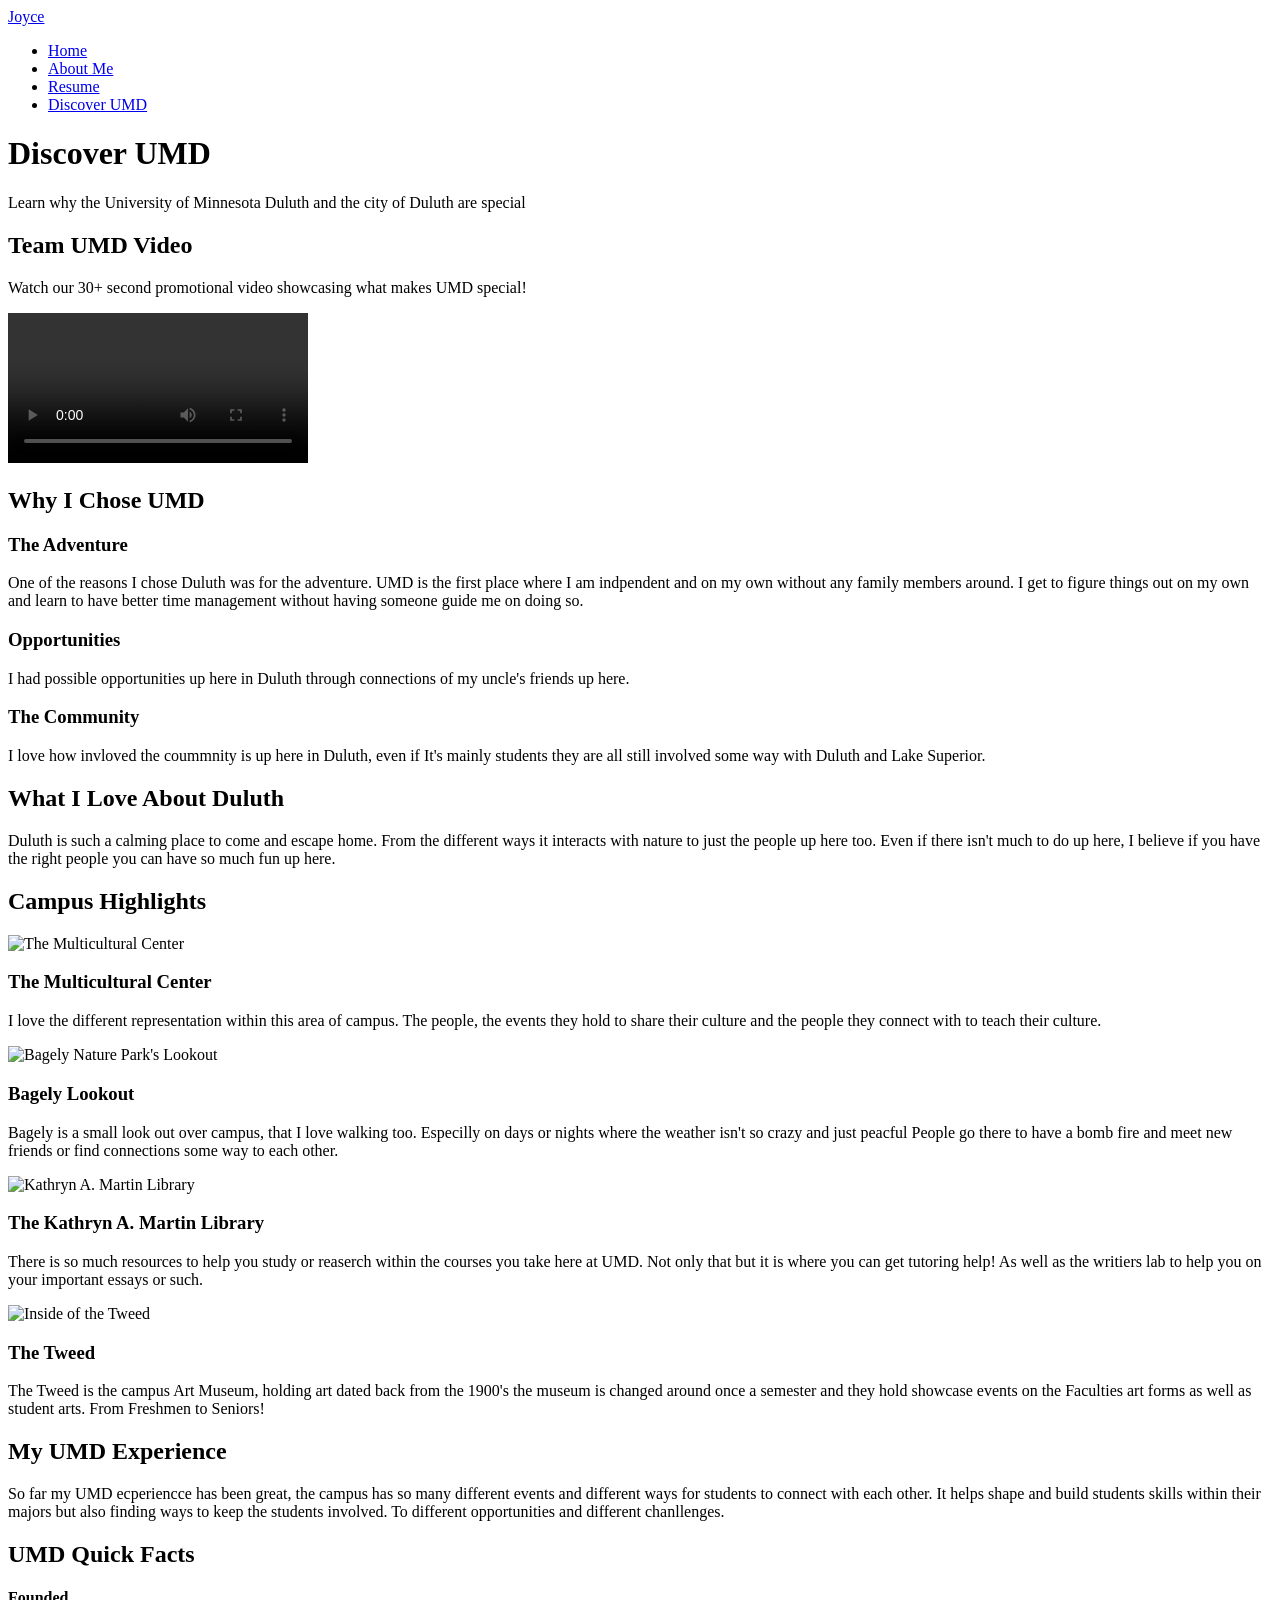
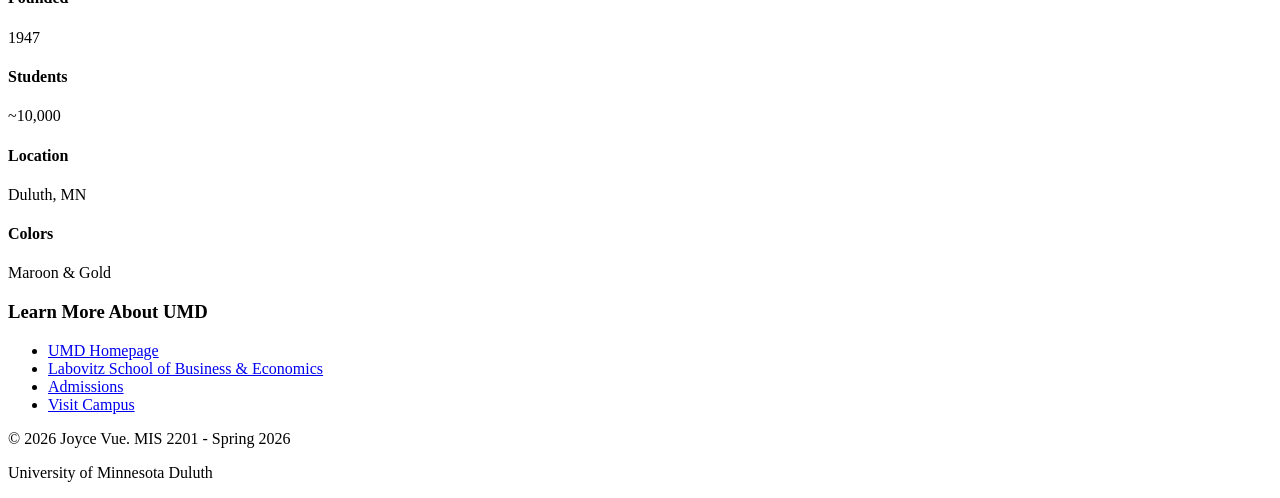
==== discover-umd.html @ 97db8c5b "Add files via upload" ====
<!DOCTYPE html>
<!-- ==================================================================================
     MIS 2201 PHASE 1: PERSONAL WEBSITE - DISCOVER UMD PAGE
     ==================================================================================
     
     FILE: discover-umd.html (DISCOVER UMD PAGE)
     DUE: March 20, 2026, 11:00 AM
     POINTS: 5 pts (out of 22 pts for Required Pages Content) + 8 pts for Team Video
     TOTAL IMPACT: 13 pts (5 for page content + 8 for team video!)
     
     REQUIREMENTS FOR THIS PAGE:
     ✓ Why you chose UMD
     ✓ What you like about Duluth
     ✓ Campus highlights and experiences
     ✓ Pictures of campus/Duluth area  
     * EMBEDDED TEAM UMD VIDEO (30+ seconds) -- CRITICAL! Worth 8 pts!
    
     IMPORTANT: TEAM VIDEO
     This page includes your TEAM's 30+ second UMD marketing video.
     - Worth 8 points (largest single component!)
     - Created by your 5-person team
     - ALL team members use the SAME video
     - Must be embedded on this page
     
     ================================================================================== -->

<html lang="en">

<head>
    <meta charset="UTF-8">
    <meta name="viewport" content="width=device-width, initial-scale=1.0">
    <meta name="description" content="Discover UMD - [YOUR NAME]'s experience at University of Minnesota Duluth">

    <title>Joyce Vue - Discover UMD | Personal Portfolio</title>

    <link rel="stylesheet" href="css/style.css">
</head>

<body>

    <!-- NAVIGATION - SAME ON ALL PAGES -->
    <nav class="navbar">
        <div class="container">
            <div class="logo">
                <a href="index.html">Joyce</a>
            </div>
            <ul class="nav-menu">
                <li><a href="index.html">Home</a></li>
                <li><a href="about.html">About Me</a></li>
                <li><a href="resume.html">Resume</a></li>
                <li><a href="discover-umd.html" class="active">Discover UMD</a></li>
            </ul>
            <div class="hamburger">
                <span></span>
                <span></span>
                <span></span>
            </div>
        </div>
    </nav>

    <!-- PAGE HEADER -->
    <header class="page-header">
        <div class="container">
            <h1>Discover UMD</h1>
            <p>Learn why the University of Minnesota Duluth and the city of Duluth are special</p>
        </div>
    </header>

    <!-- =============================================================================
         TEAM UMD MARKETING VIDEO
         =============================================================================
         CRITICAL REQUIREMENT - Worth 8 POINTS! (Largest single component)
         
         TEAM VIDEO REQUIREMENTS:
         ✓ At least 30 seconds in length
         ✓ Created by your 5-person TEAM (same team as Phase 2)
         ✓ Promoted UMD - highlights campus life, academics, student activities, or Duluth
         ✓ ALL team members embed the SAME video on their individual websites
         ✓ Must be embedded on this page (not just linked)
         
         VIDEO CONTENT IDEAS:
         - Campus tour showing iconic buildings and locations
         - Student testimonials about why they love UMD
         - Duluth attractions and scenery
         - Academic programs and opportunities
         - Student life and activities
         - Mix of the above!
         
         PRODUCTION TIPS:
         - Use smartphone camera (quality is fine!)
         - Good lighting (daytime outdoor shots work best)
         - Stable footage (use tripod or steady hands)
         - Clear audio (limit background noise)
         - Simple editing (free tools: iMovie, Windows Video Editor, CapCut)
         - Keep it positive and energetic!
         
         ============================================================================= 
         
         VIDEO EMBEDDING: YOU HAVE 3 OPTIONS
         Choose what works best for your team:
         
         ═══════════════════════════════════════════════════════════════════════════
         OPTION 1: YOUTUBE (MOST RECOMMENDED)
         ═══════════════════════════════════════════════════════════════════════════
         
         PROS:
         ✓ Easiest and most reliable
         ✓ Free, unlimited hosting
         ✓ Works on all devices automatically
         ✓ One team member uploads, everyone uses same link
         ✓ Can be unlisted (only people with link can see it)
         
         CONS:
         ✗ Requires one team member to have/create YouTube account
         ✗ Video is hosted on YouTube platform
         
         FILE FORMATS YouTube accepts:
         - MP4 (most common, highly recommended)
         - MOV (iPhone default)
         - AVI (Windows)
         - WMV (Windows)
         - Many others
         
         UPLOAD STEPS:
         1. Have ONE team member upload video to YouTube
         2. Set visibility to "Unlisted" (recommended) or "Public"
         3. Click "Share" → "Embed" → Copy iframe code
         4. Share the embed code with all team members
         5. Everyone pastes the SAME embed code on their discover-umd.html page
         
         RECOMMENDED VIDEO SETTINGS for upload:
         - Resolution: 1920x1080 (1080p) or 1280x720 (720p)
         - Frame rate: 30fps or 60fps
         - Format: MP4 (H.264 codec)
         - Length: 30 seconds or longer
         - File size: YouTube handles up to 128GB, but yours will be small (under 100MB)
         
         
         ═══════════════════════════════════════════════════════════════════════════
         OPTION 2: VIMEO (PROFESSIONAL ALTERNATIVE)
         ═══════════════════════════════════════════════════════════════════════════
         
         PROS:
         ✓ More professional appearance
         ✓ No ads
         ✓ Cleaner embed player
         ✓ Privacy options (password protect if desired)
         
         CONS:
         ✗ Free tier has weekly upload limits (500MB/week, 5GB total)
         ✗ Slightly more complex than YouTube
         
         FILE FORMATS Vimeo accepts:
         - MP4 (recommended)
         - MOV
         - AVI
         - WMV
         - Many others
         
         UPLOAD STEPS:
         1. Create free Vimeo account
         2. Upload 30+ second video
         3. Get embed code from video page
         4. Share with teammates
         
         
         ═══════════════════════════════════════════════════════════════════════════
         OPTION 3: SELF-HOSTED HTML5 VIDEO (ADVANCED)
         ═══════════════════════════════════════════════════════════════════════════
         
         PROS:
         ✓ Complete control over video
         ✓ No external platform needed
         ✓ Works with GitHub Pages, Netlify, Vercel
         
         CONS:
         ✗ Larger files slow down your website
         ✗ Need to host video file (adds to repository size)
         ✗ Browser compatibility requires multiple formats
         ✗ Each team member needs to host their own copy
         
         RECOMMENDED ONLY IF:
         - Your team is comfortable with file hosting
         - You're using GitHub Pages/Netlify/Vercel
         - File size is under 25MB
         
         FILE FORMATS for HTML5 video:
         - MP4 (H.264 codec) - REQUIRED for Safari and most browsers
         - WebM (VP9 codec) - OPTIONAL but recommended (smaller files, modern browsers)
         
         RECOMMENDED SPECS:
         - Length: 30 seconds or longer
         - Resolution: 1920x1080 (1080p) or 1280x720 (720p)
         - Frame rate: 30fps
         - Bitrate: 5-8 Mbps for 1080p, 2.5-4 Mbps for 720p
         - Codec: H.264 for MP4
         - Target size: Under 25MB if possible
         
         COMPRESSION/CONVERSION TOOLS:
         - HandBrake (free, desktop): handbrake.fr
           - Open video → Format: MP4 → Preset: "Fast 1080p30" → Start
         - FFmpeg (command line, free)
         - Online: CloudConvert.com, FreeConvert.com
         
         CREATING WebM from MP4 (optional but good for file size):
         - HandBrake: Format: WebM → Preset: "Gmail Medium 5 Minutes 720p30"
         - Online converters
         
         HOSTING OPTIONS:
         - GitHub Pages: Works fine, just adds to repo size
         - Netlify/Vercel: Excellent for larger files
         - DO NOT use Dropbox/Google Drive direct links (not reliable)
         
         ============================================================================= -->
    <section class="team-video">
        <div class="container">
            <h2>Team UMD Video</h2>
            <p>Watch our 30+ second promotional video showcasing what makes UMD special!</p>

            <div class="video-container">

                <!-- =====================================================================
                     SAMPLE VIDEO (Replace with YOUR TEAM'S video!)
                     =====================================================================
                     A sample video is included so you can see how it looks.
                     You MUST replace this with YOUR TEAM'S 30+ second UMD video.
                     ALL 5 team members should use the SAME video!
                     
                     You have 3 options for your team video:
                     
                     OPTION 1: YOUTUBE (RECOMMENDED - EASIEST)
                     - ONE team member uploads your 30+ second video to YouTube
                     - Click "Share" > "Embed" > Copy the iframe code
                     - Share embed code with all team members
                     - Replace the <video> tag below with your YouTube iframe
                     - Example:
                       <iframe width="560" height="315" 
                               src="https://www.youtube.com/embed/YOUR_TEAM_VIDEO_ID" 
                               title="Team UMD Marketing Video" frameborder="0"
                               allow="accelerometer; autoplay; clipboard-write; encrypted-media; gyroscope; picture-in-picture; web-share"
                               allowfullscreen>
                       </iframe>
                     
                     OPTION 2: VIMEO
                     - Upload to vimeo.com, get embed code
                     - Replace the <video> tag below with Vimeo iframe
                     
                     OPTION 3: SELF-HOSTED (current setup)
                     - Replace videos/sample-campus.mp4 with YOUR team's video file
                     - Each team member needs their own copy of the file
                     - Provide BOTH MP4 and WebM for best browser compatibility
                     ===================================================================== -->
                <video controls preload="metadata">
                    <source src="videos/MC.mp4" type="video/mp4">
                    Your browser does not support the video tag.
                    <a href="videos/MC.mp4">Download the video instead</a>
                </video>
                <!-- ^^^ REPLACE THIS with YOUR TEAM'S 30+ second UMD video -->

                <!-- =====================================================================
                     AUDIO EMBEDDING BONUS EXAMPLES
                     =====================================================================
                     Not required for this project, but here's how to embed audio
                     if you wanted to add music, podcast, or audio narration
                     ===================================================================== -->
                <!--
                AUDIO OPTION 1: HTML5 AUDIO ELEMENT
                <audio controls>
                    <source src="audio/background-music.mp3" type="audio/mpeg">
                    <source src="audio/background-music.ogg" type="audio/ogg">
                    Your browser does not support the audio element.
                </audio>
                
                AUDIO FILE FORMATS:
                - MP3: Most compatible, works in all browsers (recommended)
                - OGG: Smaller file size, works in modern browsers
                - WAV: Uncompressed, large files (avoid for web)
                
                AUDIO ATTRIBUTES:
                - controls: Shows play/pause/volume controls
                - autoplay: Starts playing automatically (annoying, don't use)
                - loop: Repeats when finished
                - muted: Starts muted (use with autoplay)
                
                AUDIO OPTION 2: SoundCloud EMBED
                <iframe width="100%" height="166" scrolling="no" frameborder="no"
                        src="https://w.soundcloud.com/player/?url=YOUR_TRACK_URL">
                </iframe>
                
                AUDIO OPTION 3: Spotify EMBED
                <iframe src="https://open.spotify.com/embed/track/TRACK_ID" 
                        width="300" height="80" frameborder="0" allowtransparency="true">
                </iframe>
                -->

            </div>

            <!-- OPTIONAL: Video Credits/Description -->
            <div class="video-credits">
                <p><strong></strong></p>
                <!-- List all your team members! -->
            </div>
        </div>
    </section>

    <!-- =============================================================================
         WHY I CHOSE UMD
         =============================================================================
         REQUIRED (Part of 5 pts for Discover UMD Page):
         - Explain why you chose to attend UMD
         - Be personal and genuine
         - 3-5 specific reasons
         
         IDEAS TO DISCUSS:
         - Academic programs (LSBE, specific major)
         - Location (Duluth, Lake Superior, outdoor activities)
         - Campus size (smaller, closer community)
         - Affordability/value
         - Distance from home (far enough/close enough)
         - Campus culture and environment
         - Specific opportunities (study abroad, internships, research)
          - Faculty and class sizes
         ============================================================================= -->
    <section class="why-umd">
        <div class="container">
            <h2>Why I Chose UMD</h2>

            <div class="reasons-grid">
                <!-- REASON #1 - ACTION REQUIRED -->
                <div class="reason-card">
                    <h3>The Adventure</h3>
                    <!-- ^^^ Replace with your first reason
                         Examples: "Outstanding MIS Program", "Beautiful Campus Location", 
                                   "Tight-Knit Community", "Outdoor Recreation Opportunities"
                     -->
                    <p>
                        One of the reasons I chose Duluth was for the adventure. UMD is the first place where I am indpendent and on my own without any family members around.
I get to figure things out on my own and learn to have better time management without having someone guide me on doing so.
                    </p>
                </div>

                <!-- REASON #2 - ACTION REQUIRED -->
                <div class="reason-card">
                    <h3>Opportunities</h3>
                    <p>
                      I had possible opportunities up here in Duluth through connections of my uncle's friends up here.
                    </p>
                </div>

                <!-- REASON #3 - ACTION REQUIRED -->
                <div class="reason-card">
                    <h3>The Community</h3>
                    <p>
                       I love how invloved the coummnity is up here in Duluth, even if It's mainly students they are all still involved some way with Duluth and Lake Superior.
                    </p>
                </div>

            
            </div>
        </div>
    </section>

    <!-- =============================================================================
         WHAT I LOVE ABOUT DULUTH
         =============================================================================
         REQUIRED (Part of 5 pts for Discover UMD Page):
         - Share what you enjoy about the city of Duluth
         - Highlight local attractions, culture, outdoor activities
         - Make it appealing to prospective students!
         
         DULUTH HIGHLIGHTS TO POTENTIALLY MENTION:
         - Lake Superior and waterfront
         - Aerial Lift Bridge (iconic)
         - Canal Park area
         - Hiking trails (Hawk Ridge, Hartley Nature Center, Superior Hiking Trail)
         - Skiing (Spirit Mountain)
         - Local restaurants and breweries
         - Arts and culture scene
         - Outdoor recreation year-round
         - Small city feel with big city amenities
         - Beautiful scenery and nature access
         ============================================================================= -->
    <section class="love-duluth">
        <div class="container">
            <h2>What I Love About Duluth</h2>
            <p class="intro">
               Duluth is such a calming place to come and escape home. From the different ways it interacts with nature to just the people up here too. Even if there isn't much to do up here, I believe if you have the right people you can have so much fun up here.

                <!-- EXAMPLE (DELETE and write your own):
                     Duluth offers the perfect blend of natural beauty and urban amenities. Living just 
                     blocks from Lake Superior means I can study outdoor during nice weather or take a 
                     break with a lakefront walk. The city's vibrant downtown area has great restaurants 
                     and coffee shops perfect for meeting friends or working on group projects. Plus, the 
                     outdoor recreation opportunities - from hiking in summer to skiing in winter - make 
                     Duluth an ideal place for students who love an active lifestyle.
                 -->
            </p>
        </div>
    </section>

    <!-- =============================================================================
         CAMPUS HIGHLIGHTS & IMAGES
         =============================================================================
         REQUIRED (Part of 5 pts for Discover UMD Page):
         - Pictures of campus/Duluth area
         - Campus highlights and experiences
         - Showcase favorite locations, buildings, or spots
         
         IMAGE REQUIREMENTS:
         - Multiple images of campus and/or Duluth
         - FILE FORMATS: .jpg (photos), .png (if needed)
         - SIZE: 800x600px or larger
         - FILE SIZE: Under 500KB each
         
         WHAT TO PHOTOGRAPH:
         Campus:
         - Iconic buildings (Library, Kirby Student Center, LSBE building)
         - Outdoor spaces (green areas, walking paths)
         - Study spots you love
         - Athletic facilities
         - Campus landmarks
         
         Duluth:
         - Lake Superior views
         - Aerial Lift Bridge
         - Canal Park
         - Local favorites (restaurants, parks, trails)
         - Seasonal beauty (fall colors, winter snow)
         
         PHOTOGRAPHY TIPS:
         - Good lighting (golden hour is best: early morning or late afternoon)
         - Clear, focused shots
         - Variety of angles and perspectives
         - Include people for scale and life (with permission)
         ============================================================================= -->
    <section class="campus-highlights">
        <div class="container">
            <h2>Campus Highlights</h2>

            <div class="highlights-grid">

                <!-- HIGHLIGHT #1 - ACTION REQUIRED -->
                <div class="highlight-card">
                    <img src="images/MC.jpeg" alt="The Multicultural Center">
                    <!-- ^^^ REPLACE with YOUR campus/Duluth photo
                         Update alt text to describe what's in the image
                     -->
                    <h3>The Multicultural Center</h3>
                    <!-- ^^^ Replace with location name
                         Examples: "Kathryn A. Martin Library", "Lake Superior Waterfront", 
                                   "Spirit Mountain", "Kirby Student Center"
                     -->
                    <p>
                        I love the different representation within this area of campus. The people, the events they hold to share their culture and the people they connect with to teach their culture.
                    </p>
                </div>

                <!-- HIGHLIGHT #2 - ACTION REQUIRED -->
                <div class="highlight-card">
                    <img src="images/Bagely Lookout.jpg" alt="Bagely Nature Park's Lookout">
                    <h3>Bagely Lookout</h3>
                    <p>
                        Bagely is a small look out over campus, that I love walking too. Especilly on days or nights where the weather isn't so crazy and just peacful
                        People go there to have a bomb fire and meet new friends or find connections some way to each other.
                    </p>
                </div>

                <!-- HIGHLIGHT #3 - ACTION REQUIRED -->
                <div class="highlight-card">
                    <img src="images/Library" alt="Kathryn A. Martin Library">
                    <h3>The Kathryn A. Martin Library</h3>
                    <p>
                        There is so much resources to help you study or reaserch within the courses you take here at UMD. Not only that but it is where you can get tutoring help!
                        As well as the writiers lab to help you on your important essays or such.
                    </p>
                </div>

                <!-- HIGHLIGHT #4 - ACTION REQUIRED -->
                <div class="highlight-card">
                    <img src="images/The tweed" alt="Inside of the Tweed">
                    <h3>The Tweed</h3>
                    <p>
                        The Tweed is the campus Art Museum, holding art dated back from the 1900's the museum is changed around once a semester and they hold showcase events on the Faculties art forms as well as student arts. From Freshmen to Seniors!
                    </p>
                </div>

                <!-- ADD MORE HIGHLIGHTS if you want - copy/paste the above structure -->

            </div>
        </div>
    </section>

    <!-- =============================================================================
         STUDENT EXPERIENCE NARRATIVE (OPTIONAL but recommended)
         =============================================================================
         Share your personal UMD experience - makes the page more engaging
         ============================================================================= -->
    <section class="student-experience">
        <div class="container">
            <h2>My UMD Experience</h2>
            <p>
                So far my UMD ecperiencce has been great, the campus has so many different events and different ways for students to connect with each other.
                It helps shape and build students skills within their majors but also finding ways to keep the students involved. To different opportunities and different chanllenges.
                

               
            </p>
        </div>
    </section>

    <!-- =============================================================================
         UMD QUICK FACTS (OPTIONAL)
         =============================================================================
         Provide useful information for prospective students
         ============================================================================= -->
    <section class="umd-facts">
        <div class="container">
            <h2>UMD Quick Facts</h2>
            <div class="facts-grid">
                <div class="fact">
                    <h4>Founded</h4>
                    <p>1947</p>
                </div>
                <div class="fact">
                    <h4>Students</h4>
                    <p>~10,000</p>
                </div>
                <div class="fact">
                    <h4>Location</h4>
                    <p>Duluth, MN</p>
                </div>
                <div class="fact">
                    <h4>Colors</h4>
                    <p>Maroon & Gold</p>
                </div>
            </div>

            <!-- USEFUL LINKS -->
            <div class="umd-links">
                <h3>Learn More About UMD</h3>
                <ul>
                    <li><a href="https://www.d.umn.edu/" target="_blank">UMD Homepage</a></li>
                    <li><a href="https://lsbe.d.umn.edu/" target="_blank">Labovitz School of Business & Economics</a>
                    </li>
                    <li><a href="https://www.d.umn.edu/goto/admissions" target="_blank">Admissions</a></li>
                    <li><a href="https://www.d.umn.edu/goto/visit" target="_blank">Visit Campus</a></li>
                </ul>
            </div>
        </div>
    </section>

    <footer>
        <div class="container">
            <p>&copy; 2026 Joyce Vue. MIS 2201 - Spring 2026</p>
            <p>University of Minnesota Duluth</p>
        </div>
    </footer>

    <script src="js/script.js"></script>

</body>

</html>

<!-- ==================================================================================
     SUBMISSION CHECKLIST FOR discover-umd.html (Discover UMD Page)
     ==================================================================================
     
     Before submitting, verify YOU HAVE:
     
     TEAM VIDEO (8 POINTS - CRITICAL!):
     ✓ 30+ second team UMD marketing video created
     ✓ Video is embedded on this page (not just linked)
     ✓ ALL 5 team members are using the SAME video
     ✓ Video plays correctly when page loads
     ✓ Video promotes UMD effectively
     
     PAGE CONTENT (5 POINTS):
     ✓ Explained why you chose UMD (3-4 specific reasons)
     ✓ Described what you love about Duluth
     ✓ Included multiple pictures of campus/Duluth
     ✓ Highlighted specific campus locations
     ✓ Replaced ALL placeholder text with YOUR content
     ✓ Replaced ALL placeholder images with YOUR photos
     ✓ All images have descriptive alt text
     
     GENERAL:
     ✓ Tested page in browser (desktop and mobile)
     ✓ All navigation links work
     ✓ Video plays on different devices
     ✓ Images load correctly
     ✓ No "localhost" references
     
     GRADING BREAKDOWN:
     - Page Content: 5 points (reasons for UMD, Duluth highlights, campus images)
     - Team Video: 8 points (quality, creativity, integration)
     - TOTAL: 13 points (largest impact of any single page!)
     
     COMMON MISTAKES TO AVOID:
     ✗ Video is not embedded (just linked) - Will lose points!
     ✗ Video is under 30 seconds - Does not meet requirements!
     ✗ Team members using different videos - Should all be the same!
     ✗ Video doesn't play/broken link - Test before submitting!
     ✗ Generic "UMD is great" without specific reasons - Be specific!
     ✗ No campus/Duluth images - Required!
     
     VIDEO FILE FORMAT REMINDER:
     If using YouTube/Vimeo:
     - Upload MP4, MOV, or AVI
     - 30 seconds or longer
     - Good quality (720p or 1080p)
     - Clear audio
     
     If self-hosting:
     - Primary: MP4 (H.264 codec)
     - Optional: WebM for smaller file size
     - Keep under 25MB if possible
     - Test on multiple browsers
     
     ================================================================================== -->
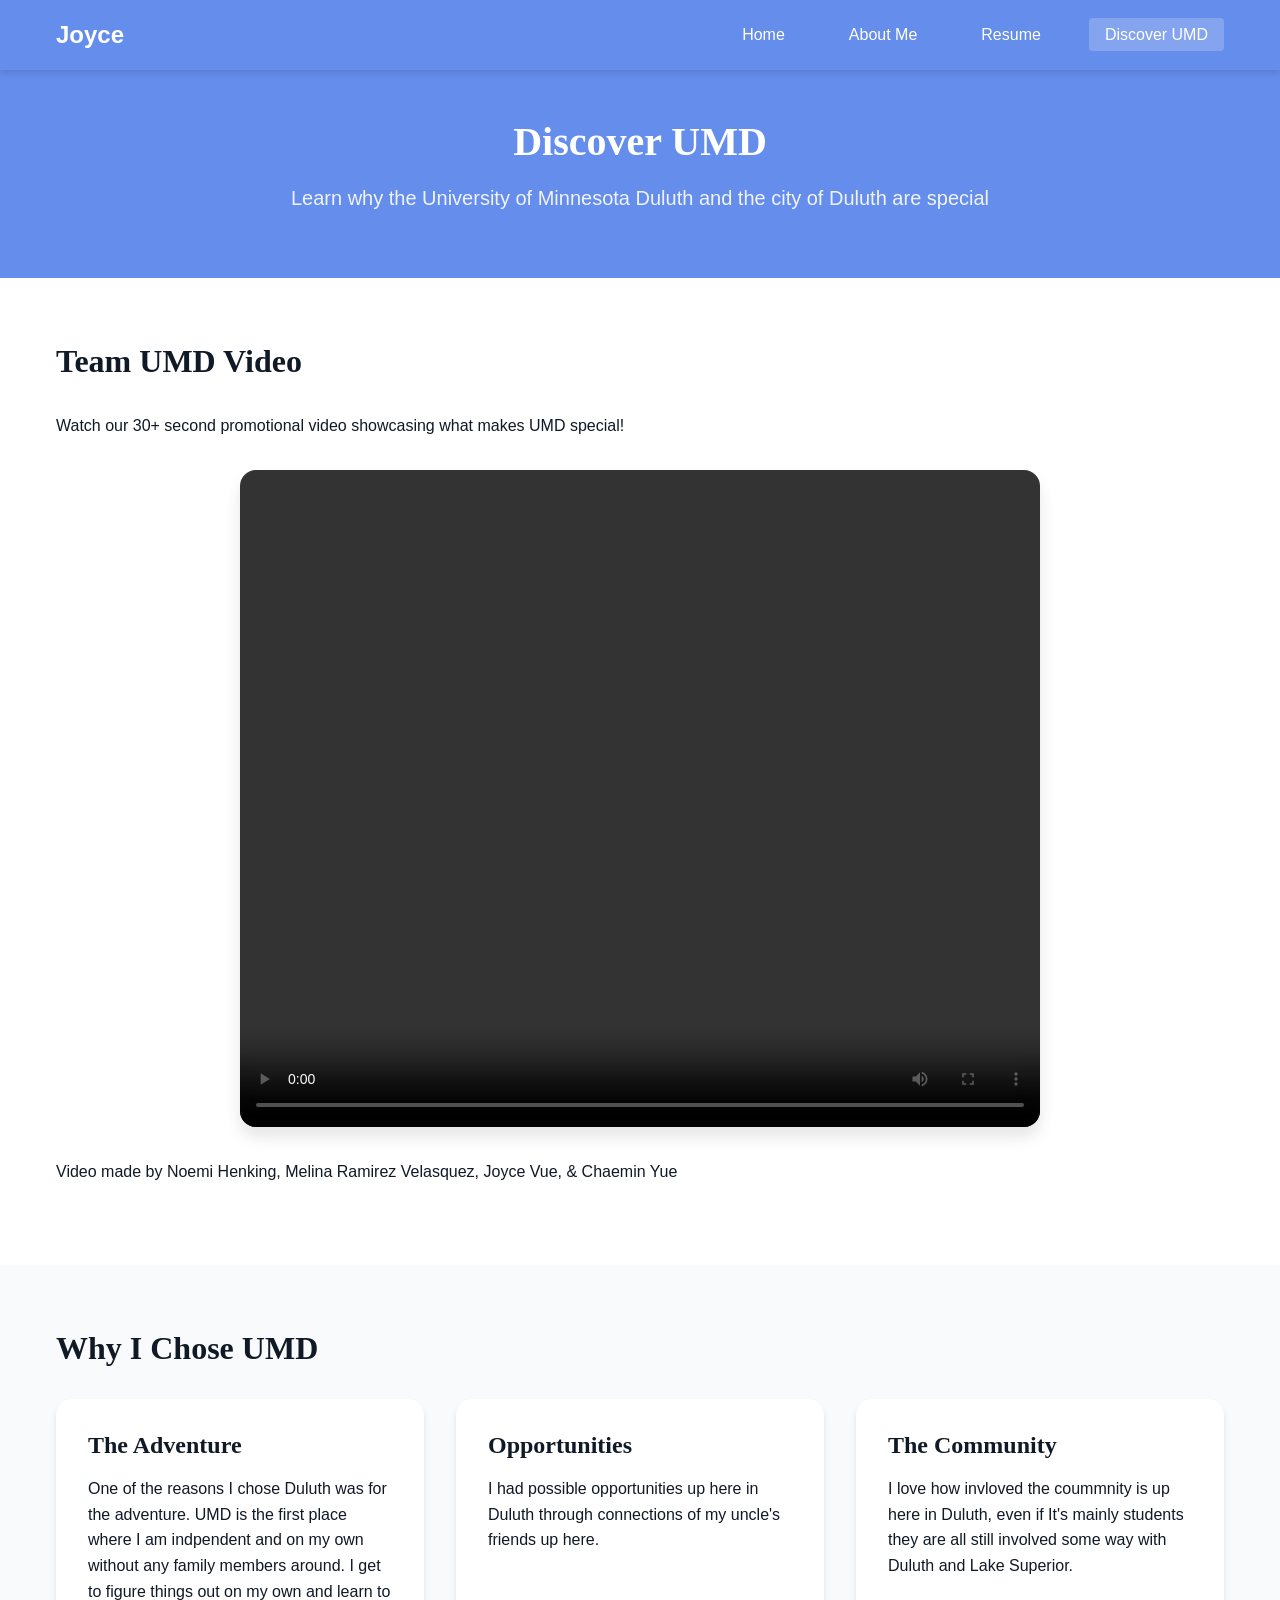
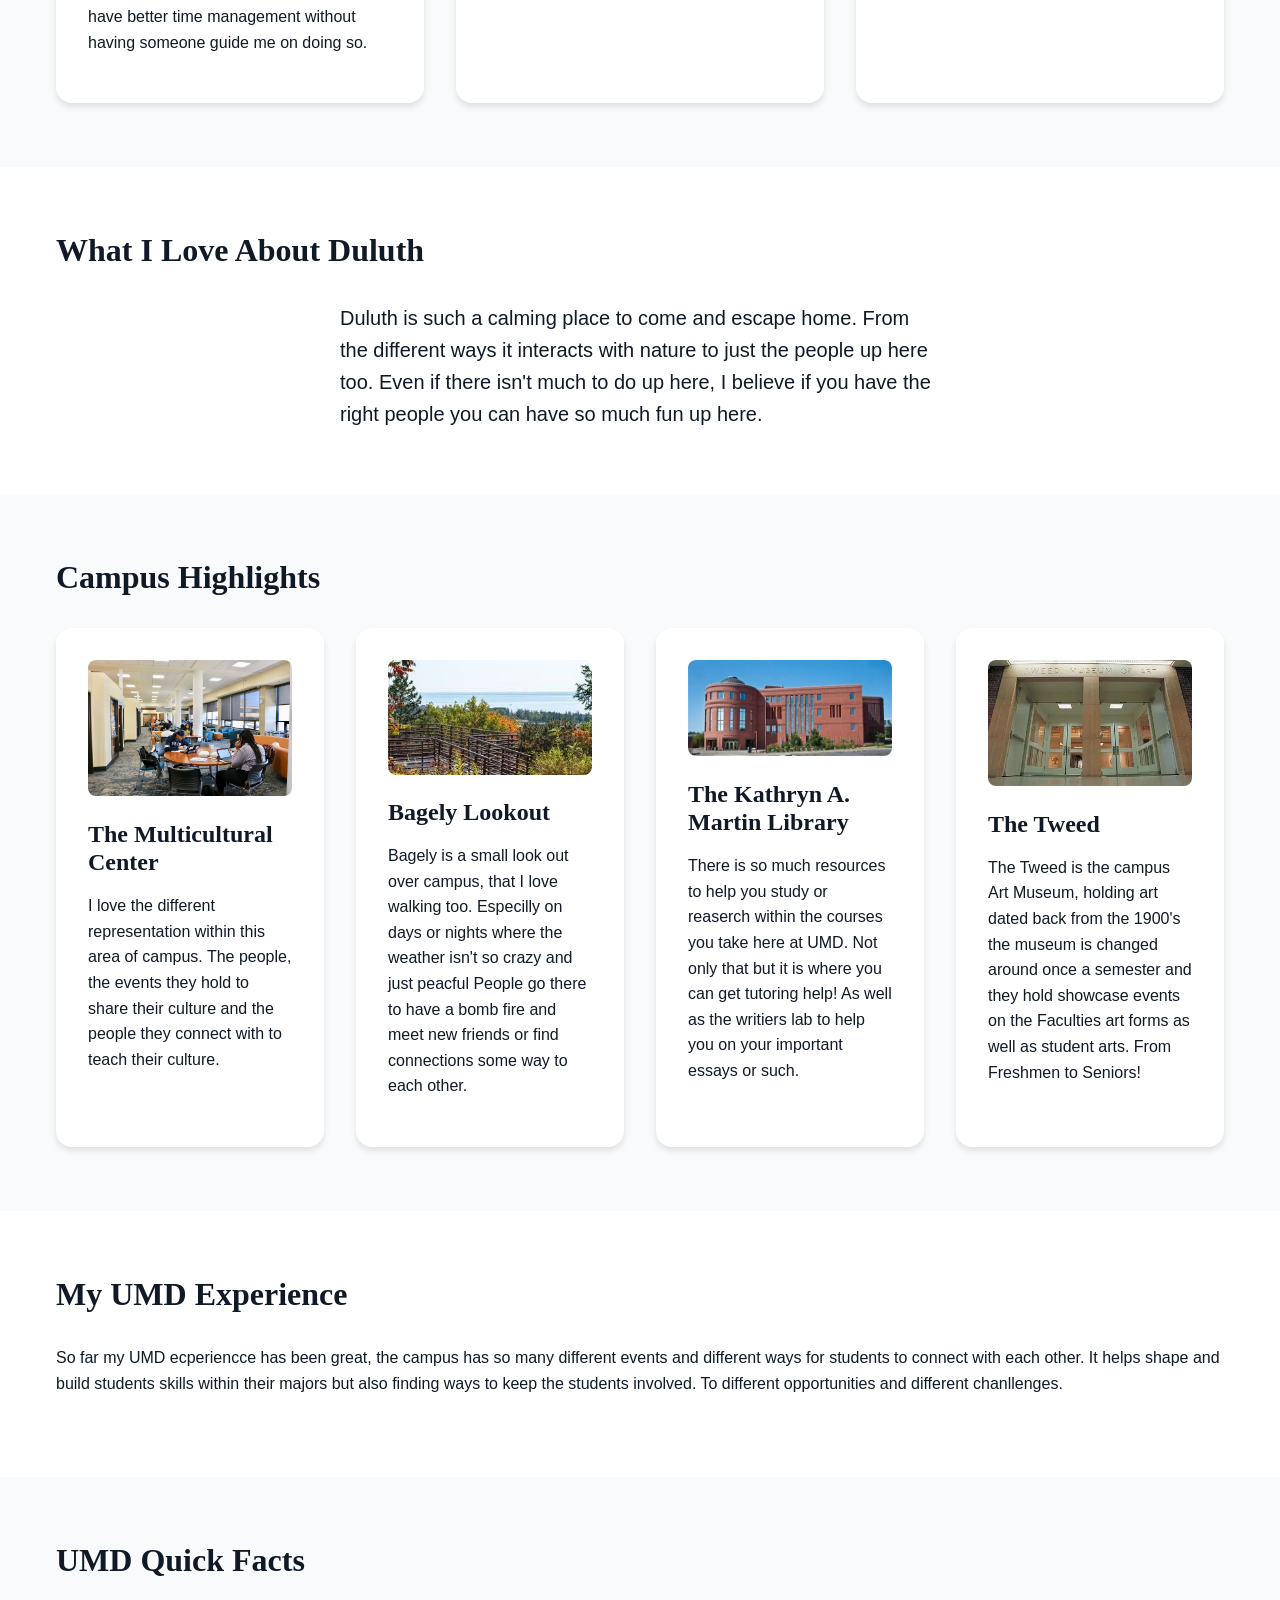
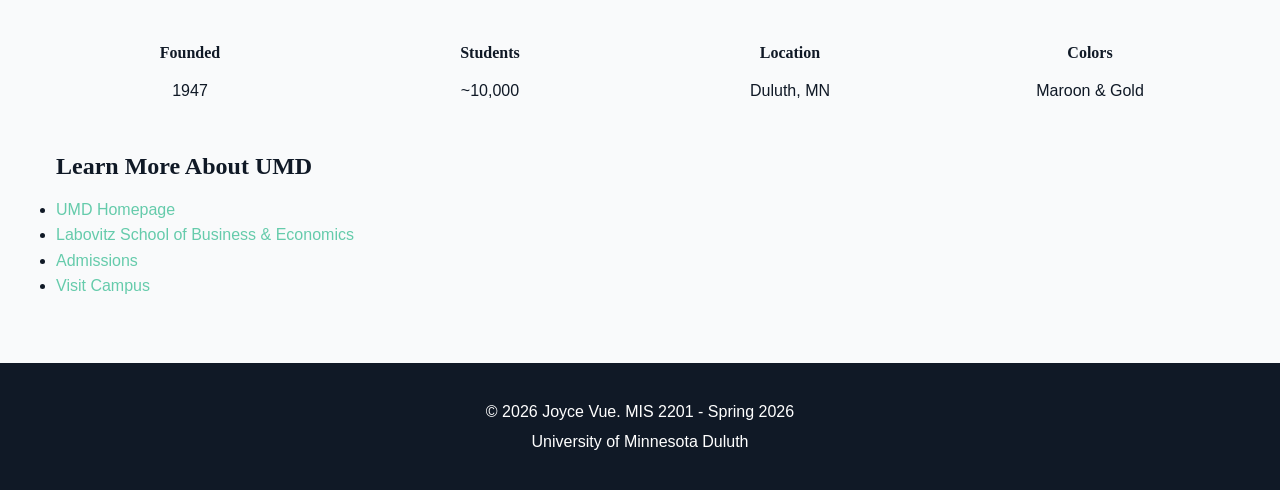
==== commit 6dfe4459: "Update discover-umd.html" ====
--- a/discover-umd.html
+++ b/discover-umd.html
@@ -29,7 +29,7 @@
 <head>
     <meta charset="UTF-8">
     <meta name="viewport" content="width=device-width, initial-scale=1.0">
-    <meta name="description" content="Discover UMD - [YOUR NAME]'s experience at University of Minnesota Duluth">
+    <meta name="description" content="Discover UMD - Joyce's experience at University of Minnesota Duluth">
 
     <title>Joyce Vue - Discover UMD | Personal Portfolio</title>
 
@@ -251,10 +251,11 @@
                      - Provide BOTH MP4 and WebM for best browser compatibility
                      ===================================================================== -->
                 <video controls preload="metadata">
-                    <source src="videos/MC.mp4" type="video/mp4">
+                    <source src="videos/Group video.mp4" type="video/mp4">
                     Your browser does not support the video tag.
                     <a href="videos/MC.mp4">Download the video instead</a>
                 </video>
+            
                 <!-- ^^^ REPLACE THIS with YOUR TEAM'S 30+ second UMD video -->
 
                 <!-- =====================================================================
@@ -294,7 +295,7 @@
                 -->
 
             </div>
-
+<p>Video made by Noemi Henking, Melina Ramirez Velasquez, Joyce Vue, & Chaemin Yue</p>
             <!-- OPTIONAL: Video Credits/Description -->
             <div class="video-credits">
                 <p><strong></strong></p>
@@ -617,4 +618,4 @@
      - Keep under 25MB if possible
      - Test on multiple browsers
      
-     ================================================================================== -->+     ================================================================================== -->
--- a/css/style.css
+++ b/css/style.css
@@ -0,0 +1,704 @@
+
+
+
+
+
+
+
+
+/* ==================================================================================
+   MIS 2201 PHASE 1: PERSONAL WEBSITE STYLESHEET
+   ==================================================================================
+   
+   FILE: style.css
+   PURPOSE: Main stylesheet for your personal portfolio website
+   
+   WHAT THIS FILE DOES:
+   - Controls all visual styling (colors, fonts, layouts, spacing)
+   - Makes your website responsive (looks good on phones, tablets, desktops)
+   - Creates animations and interactive effects
+   - Ensures consistent design across all pages
+   
+   ================================================================================== 
+   
+   CSS BASICS FOR STUDENTS
+   ==================================================================================
+   
+   CSS (Cascading Style Sheets) controls how your HTML looks. It uses "selectors"
+   to target HTML elements and apply styles to them.
+   
+   ANATOMY OF A CSS RULE:
+   ```
+   selector {
+       property: value;
+       another-property: another-value;
+   }
+   ```
+   
+   EXAMPLE:
+   ```
+   h1 {
+       color: red;
+       font-size: 24px;
+   }
+   ```
+   This makes all <h1> headings red and 24 pixels tall.
+   
+   ================================================================================== 
+   
+   CUSTOMIZING THIS STYLESHEET
+   ==================================================================================
+   
+   YOU DON'T NEED TO MODIFY THIS FILE TO COMPLETE THE PROJECT!
+   
+   However, if you want to customize your website's appearance, here are the
+   easiest ways to do it:
+   
+   1. CHANGE COLORS (See CSS Variables section below)
+      - Scroll down to :root { } section
+      - Change the color values
+      - Example: Change --primary-color from #7a0019 to #ff0000 for red
+   
+   2. CHANGE FONTS
+      - Find the --font-primary and --font-heading variables
+      - Replace with different font families
+      - Example: --font-primary: 'Arial', sans-serif;
+   
+   3. ADJUST SPACING
+      - Modify the --spacing variables to make things closer or further apart
+   
+   4. CHANGE BORDER RADIUS
+      - Adjust --radius variables to make corners more or less rounded
+   
+   Make changes carefully and test in your browser after each change!
+   
+   ================================================================================== 
+   
+   CSS VARIABLES (Custom Properties)
+   ==================================================================================
+   
+   CSS Variables let you define values once and reuse them throughout the file.
+   This makes it easy to change colors, fonts, or spacing in one place.
+   
+   HOW TO USE:
+   - Define: --variable-name: value; (in :root)
+   - Use: var(--variable-name) anywhere in the file
+   
+   EXAMPLE:
+   ```
+   :root {
+       --my-color: blue;
+   }
+   
+   h1 {
+       color: var(--my-color);  (h1 will be blue)
+   }
+   ```
+   
+   TIP: Change the values below to customize your entire website's look!
+
+==================================================================================*/
+
+/* ===== CSS VARIABLES ===== */
+:root {
+    /* Colors - Customize these! */
+    --primary-color: #658deb;
+    /* UMD Maroon */
+    --secondary-color: #42488b;
+    /* UMD Gold */
+    --accent-color: #65cbab;
+    /* Blue accent */
+    --text-primary: #101926;
+    /* Dark gray */
+    --text-secondary: #d7dbe2;
+    /* Medium gray */
+    --background: #ffffff;
+    /* White */
+    --background-light: #f9fafb;
+    /* Light gray */
+    --border-color: #e5e7eb;
+    /* Border gray */
+
+    /* Fonts */
+    --font-primary: 'Segoe UI', Tahoma, Geneva, Verdana, sans-serif;
+    --font-heading: 'Georgia', serif;
+
+    /* Spacing */
+    --spacing-xs: 0.5rem;
+    --spacing-sm: 1rem;
+    --spacing-md: 2rem;
+    --spacing-lg: 3rem;
+    --spacing-xl: 4rem;
+
+    /* Border Radius */
+    --radius-sm: 0.25rem;
+    --radius-md: 0.5rem;
+    --radius-lg: 1rem;
+
+    /* Shadows */
+    --shadow-sm: 0 1px 2px rgba(0, 0, 0, 0.05);
+    --shadow-md: 0 4px 6px rgba(0, 0, 0, 0.1);
+    --shadow-lg: 0 10px 15px rgba(0, 0, 0, 0.1);
+}
+
+/* ===== RESET & BASE STYLES ===== */
+* {
+    margin: 0;
+    padding: 0;
+    box-sizing: border-box;
+}
+
+html {
+    scroll-behavior: smooth;
+}
+
+body {
+    font-family: var(--font-primary);
+    color: var(--text-primary);
+    line-height: 1.6;
+    background-color: var(--background);
+}
+
+.container {
+    max-width: 1200px;
+    margin: 0 auto;
+    padding: 0 var(--spacing-sm);
+}
+
+/* ===== TYPOGRAPHY ===== */
+h1,
+h2,
+h3,
+h4,
+h5,
+h6 {
+    font-family: var(--font-heading);
+    line-height: 1.2;
+    margin-bottom: var(--spacing-sm);
+    color: var(--text-primary);
+}
+
+h1 {
+    font-size: 2.5rem;
+}
+
+h2 {
+    font-size: 2rem;
+    margin-bottom: var(--spacing-md);
+}
+
+h3 {
+    font-size: 1.5rem;
+}
+
+p {
+    margin-bottom: var(--spacing-sm);
+}
+
+a {
+    color: var(--accent-color);
+    text-decoration: none;
+    transition: color 0.3s ease;
+}
+
+a:hover {
+    color: var(--primary-color);
+    text-decoration: underline;
+}
+
+/* ===== NAVIGATION ===== */
+.navbar {
+    background-color: var(--primary-color);
+    color: white;
+    padding: var(--spacing-sm) 0;
+    box-shadow: var(--shadow-md);
+    position: sticky;
+    top: 0;
+    z-index: 1000;
+}
+
+.navbar .container {
+    display: flex;
+    justify-content: space-between;
+    align-items: center;
+}
+
+.logo a {
+    color: white;
+    font-size: 1.5rem;
+    font-weight: bold;
+    text-decoration: none;
+}
+
+.nav-menu {
+    display: flex;
+    list-style: none;
+    gap: var(--spacing-md);
+}
+
+.nav-menu a {
+    color: white;
+    padding: 0.5rem 1rem;
+    border-radius: var(--radius-sm);
+    transition: background-color 0.3s ease;
+}
+
+.nav-menu a:hover,
+.nav-menu a.active {
+    background-color: rgba(255, 255, 255, 0.2);
+    text-decoration: none;
+}
+
+/* Hamburger Menu (Mobile) */
+.hamburger {
+    display: none;
+    flex-direction: column;
+    cursor: pointer;
+    gap: 4px;
+}
+
+.hamburger span {
+    width: 25px;
+    height: 3px;
+    background-color: white;
+    transition: 0.3s;
+}
+
+/* ===== HERO SECTION ===== */
+.hero {
+    background: linear-gradient(135deg, var(--primary-color) 0%, var(--accent-color) 100%);
+    color: white;
+    padding: var(--spacing-xl) 0;
+    text-align: center;
+}
+
+.hero-content {
+    max-width: 800px;
+    margin: 0 auto;
+}
+
+.headshot {
+    width: 200px;
+    height: 200px;
+    border-radius: 50%;
+    object-fit: cover;
+    border: 5px solid white;
+    box-shadow: var(--shadow-lg);
+    margin-bottom: var(--spacing-md);
+}
+
+.hero h1 {
+    color: white;
+    margin-bottom: var(--spacing-sm);
+}
+
+.intro {
+    font-size: 1.25rem;
+    max-width: 600px;
+    margin: 0 auto;
+}
+
+/* ===== SECTIONS ===== */
+section {
+    padding: var(--spacing-xl) 0;
+}
+
+section:nth-child(even) {
+    background-color: var(--background-light);
+}
+
+.page-header {
+    background-color: var(--primary-color);
+    color: white;
+    padding: var(--spacing-lg) 0;
+    text-align: center;
+}
+
+.page-header h1 {
+    color: white;
+}
+
+.page-header p {
+    font-size: 1.25rem;
+    opacity: 0.9;
+}
+
+/* ===== BUTTONS ===== */
+.btn {
+    display: inline-block;
+    padding: 0.75rem 1.5rem;
+    border-radius: var(--radius-md);
+    font-weight: bold;
+    text-decoration: none;
+    transition: all 0.3s ease;
+    cursor: pointer;
+    border: none;
+}
+
+.btn-primary {
+    background-color: var(--primary-color);
+    color: white;
+}
+
+.btn-primary:hover {
+    background-color: #5a0013;
+    text-decoration: none;
+    transform: translateY(-2px);
+    box-shadow: var(--shadow-lg);
+}
+
+.btn-secondary {
+    background-color: var(--secondary-color);
+    color: var(--text-primary);
+}
+
+.btn-secondary:hover {
+    background-color: #e6b800;
+    text-decoration: none;
+    transform: translateY(-2px);
+}
+
+.btn-download {
+    background-color: var(--accent-color);
+    color: white;
+    margin-top: var(--spacing-sm);
+}
+
+.btn-download:hover {
+    background-color: #1d4ed8;
+    text-decoration: none;
+}
+
+/* ===== GRIDS ===== */
+.hobby-grid,
+.highlights-grid,
+.reasons-grid,
+.facts-grid,
+.skills-grid {
+    display: grid;
+    grid-template-columns: repeat(auto-fit, minmax(250px, 1fr));
+    gap: var(--spacing-md);
+    margin-top: var(--spacing-md);
+}
+
+/* ===== CARDS ===== */
+.hobby-card,
+.reason-card,
+.highlight-item,
+.highlight-card,
+.company-card {
+    background: white;
+    padding: var(--spacing-md);
+    border-radius: var(--radius-lg);
+    box-shadow: var(--shadow-md);
+    transition: transform 0.3s ease, box-shadow 0.3s ease;
+}
+
+.hobby-card:hover,
+.reason-card:hover,
+.highlight-item:hover,
+.highlight-card:hover {
+    transform: translateY(-5px);
+    box-shadow: var(--shadow-lg);
+}
+
+.hobby-card img {
+    width: 100%;
+    height: 200px;
+    object-fit: cover;
+    border-radius: var(--radius-md);
+    margin-bottom: var(--spacing-sm);
+}
+
+.highlight-item img,
+.highlight-card img {
+    width: 100%;
+    height: auto;
+    border-radius: var(--radius-md);
+    margin-bottom: var(--spacing-sm);
+}
+
+.reason-card .icon {
+    font-size: 3rem;
+    margin-bottom: var(--spacing-sm);
+}
+
+/* ===== VIDEO CONTAINERS ===== */
+.video-container {
+    position: relative;
+    padding-bottom: 56.25%;
+    /* 16:9 Aspect Ratio */
+    height: 0;
+    overflow: hidden;
+    max-width: 800px;
+    margin: var(--spacing-md) auto;
+    border-radius: var(--radius-lg);
+    box-shadow: var(--shadow-lg);
+}
+
+.video-container iframe,
+.video-container video {
+    position: absolute;
+    top: 0;
+    left: 0;
+    width: 100%;
+    height: 100%;
+}
+
+/* ===== RESUME SPECIFIC ===== */
+.resume-section {
+    margin-bottom: var(--spacing-lg);
+}
+
+.resume-item {
+    margin-bottom: var(--spacing-md);
+    padding-bottom: var(--spacing-md);
+    border-bottom: 1px solid var(--border-color);
+}
+
+.resume-item:last-child {
+    border-bottom: none;
+}
+
+.item-header {
+    display: flex;
+    justify-content: space-between;
+    align-items: baseline;
+    margin-bottom: var(--spacing-xs);
+}
+
+.item-header h3 {
+    margin-bottom: 0;
+}
+
+.date {
+    color: var(--text-secondary);
+    font-style: italic;
+}
+
+.institution {
+    color: var(--text-secondary);
+    margin-bottom: var(--spacing-sm);
+}
+
+.resume-item ul {
+    margin-left: var(--spacing-md);
+}
+
+.resume-item li {
+    margin-bottom: var(--spacing-xs);
+}
+
+.skill-category {
+    background: var(--background-light);
+    padding: var(--spacing-md);
+    border-radius: var(--radius-md);
+}
+
+/* ===== COMPANIES (About Page) ===== */
+.company-card {
+    margin-bottom: var(--spacing-md);
+}
+
+.company-header {
+    display: flex;
+    align-items: center;
+    gap: var(--spacing-sm);
+    margin-bottom: var(--spacing-md);
+}
+
+.company-logo {
+    width: 80px;
+    height: 80px;
+    object-fit: contain;
+}
+
+.company-details h4 {
+    margin-top: var(--spacing-md);
+    color: var(--primary-color);
+}
+
+.company-details ul {
+    margin-left: var(--spacing-md);
+}
+
+/* ===== HOBBY DETAILS (About Page) ===== */
+.hobby-detail {
+    margin-bottom: var(--spacing-lg);
+    padding-bottom: var(--spacing-lg);
+    border-bottom: 2px solid var(--border-color);
+}
+
+.hobby-detail:last-child {
+    border-bottom: none;
+}
+
+.hobby-images {
+    display: grid;
+    grid-template-columns: repeat(auto-fit, minmax(250px, 1fr));
+    gap: var(--spacing-sm);
+    margin: var(--spacing-md) 0;
+}
+
+.hobby-images img {
+    width: 100%;
+    height: 250px;
+    object-fit: cover;
+    border-radius: var(--radius-md);
+}
+
+/* ===== UMD FACTS ===== */
+.facts-grid {
+    text-align: center;
+}
+
+.fact {
+    padding: var(--spacing-md);
+}
+
+.fact-number {
+    font-size: 2.5rem;
+    font-weight: bold;
+    color: var(--primary-color);
+}
+
+.fact-label {
+    color: var(--text-secondary);
+    font-size: 0.9rem;
+}
+
+/* ===== CTA SECTION ===== */
+.cta {
+    text-align: center;
+    padding: var(--spacing-xl) 0;
+    background: linear-gradient(135deg, var(--primary-color) 0%, var(--accent-color) 100%);
+    color: white;
+}
+
+.cta h2,
+.cta p {
+    color: white;
+}
+
+.cta-buttons {
+    display: flex;
+    gap: var(--spacing-sm);
+    justify-content: center;
+    margin-top: var(--spacing-md);
+}
+
+/* ===== FOOTER ===== */
+footer {
+    background-color: var(--text-primary);
+    color: white;
+    text-align: center;
+    padding: var(--spacing-md) 0;
+}
+
+footer p {
+    margin: 0.25rem 0;
+}
+
+/* ===== RESPONSIVE DESIGN ===== */
+@media (max-width: 768px) {
+
+    /* Mobile navigation */
+    .nav-menu {
+        position: fixed;
+        left: -100%;
+        top: 60px;
+        flex-direction: column;
+        background-color: var(--primary-color);
+        width: 100%;
+        text-align: center;
+        transition: 0.3s;
+        box-shadow: var(--shadow-lg);
+        padding: var(--spacing-md) 0;
+    }
+
+    .nav-menu.active {
+        left: 0;
+    }
+
+    .hamburger {
+        display: flex;
+    }
+
+    /* Typography adjustments */
+    h1 {
+        font-size: 2rem;
+    }
+
+    h2 {
+        font-size: 1.75rem;
+    }
+
+    /* Grid adjustments */
+    .hobby-grid,
+    .highlights-grid,
+    .reasons-grid {
+        grid-template-columns: 1fr;
+    }
+
+    /* Header adjustments */
+    .item-header {
+        flex-direction: column;
+        align-items: flex-start;
+    }
+
+    /* CTA buttons */
+    .cta-buttons {
+        flex-direction: column;
+        align-items: center;
+    }
+
+    .btn {
+        width: 80%;
+    }
+}
+
+/* ===== UTILITY CLASSES ===== */
+.text-center {
+    text-align: center;
+}
+
+.mt-1 {
+    margin-top: var(--spacing-sm);
+}
+
+.mt-2 {
+    margin-top: var(--spacing-md);
+}
+
+.mt-3 {
+    margin-top: var(--spacing-lg);
+}
+
+.mb-1 {
+    margin-bottom: var(--spacing-sm);
+}
+
+.mb-2 {
+    margin-bottom: var(--spacing-md);
+}
+
+.mb-3 {
+    margin-bottom: var(--spacing-lg);
+}
+
+/* ===== ANIMATIONS ===== */
+@keyframes fadeIn {
+    from {
+        opacity: 0;
+        transform: translateY(20px);
+    }
+
+    to {
+        opacity: 1;
+        transform: translateY(0);
+    }
+}
+
+.fade-in {
+    animation: fadeIn 0.6s ease-out;
+}
